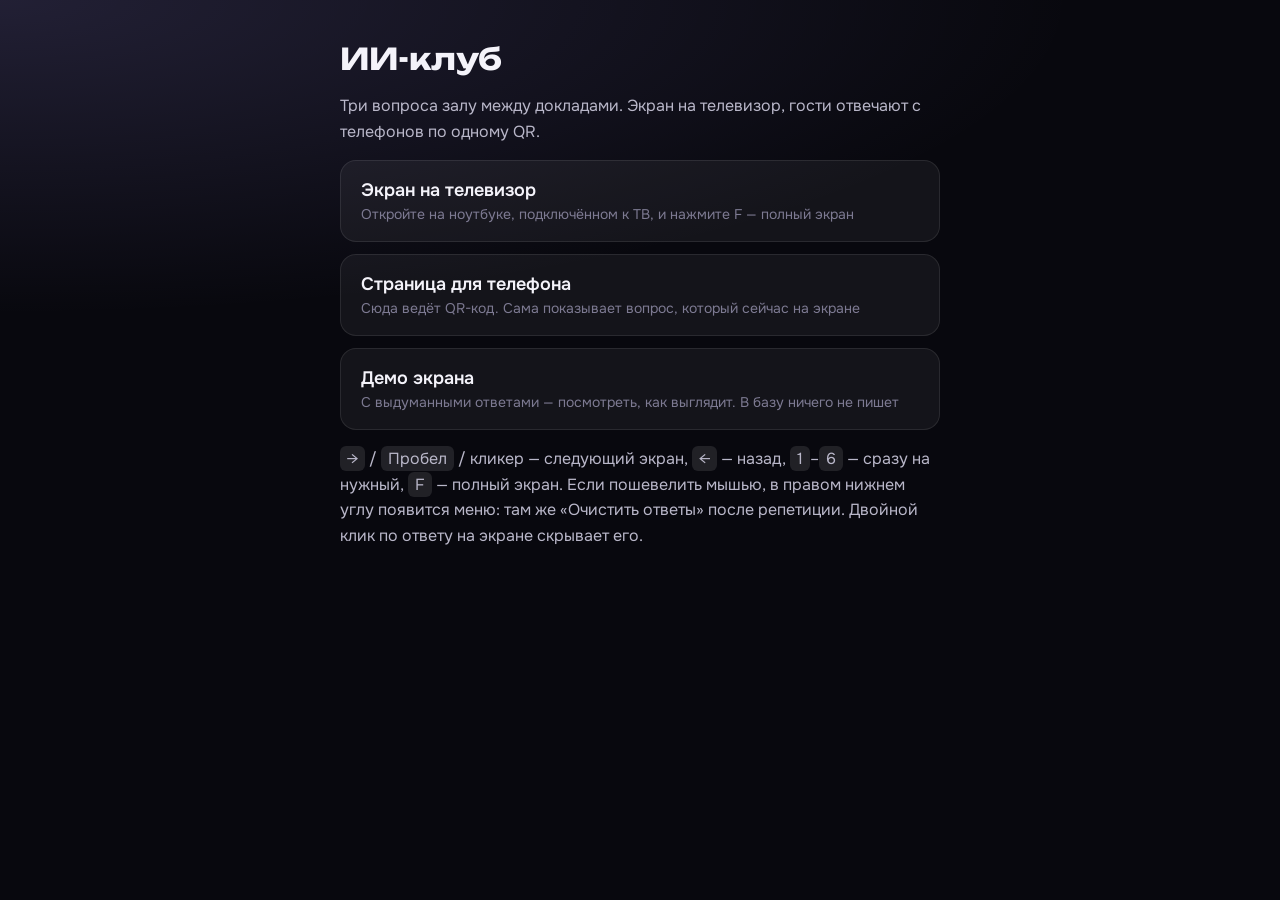
==== ai-club/index.html @ 85acd483 "AI club: live audience questions between talks Six screens for the TV (question / talk x3). Guests s" ====
<!doctype html>
<html lang="ru">
<head>
<meta charset="utf-8">
<meta name="viewport" content="width=device-width, initial-scale=1">
<title>ИИ-клуб — вопросы залу</title>
<link rel="stylesheet" href="./style.css">
</head>
<body class="phone">
<div class="home">
  <h1>ИИ-клуб</h1>
  <p>Три вопроса залу между докладами. Экран на телевизор, гости отвечают с телефонов по одному QR.</p>
  <a class="big" href="./screen.html">Экран на телевизор<span>Откройте на ноутбуке, подключённом к ТВ, и нажмите F — полный экран</span></a>
  <a class="big" href="./answer.html">Страница для телефона<span>Сюда ведёт QR-код. Сама показывает вопрос, который сейчас на экране</span></a>
  <a class="big" href="./screen.html?demo">Демо экрана<span>С выдуманными ответами — посмотреть, как выглядит. В базу ничего не пишет</span></a>
  <p>
    <kbd>→</kbd> / <kbd>Пробел</kbd> / кликер — следующий экран, <kbd>←</kbd> — назад, <kbd>1</kbd>–<kbd>6</kbd> — сразу на нужный,
    <kbd>F</kbd> — полный экран. Если пошевелить мышью, в правом нижнем углу появится меню:
    там же «Очистить ответы» после репетиции. Двойной клик по ответу на экране скрывает его.
  </p>
</div>
</body>
</html>
---- ai-club/style.css ----
@import url('https://fonts.googleapis.com/css2?family=Onest:wght@400;500;600;700&family=Unbounded:wght@500;700;800&display=swap');

:root {
  --bg: #08080E;
  --panel: rgba(255, 255, 255, .045);
  --line: rgba(255, 255, 255, .09);
  --text: #F4F3FA;
  --text-2: #B9B7C9;
  --dim: #7D7A92;
  --violet: #A99BFF;
  --mint: #5EE0C9;
  --pink: #FF8FC2;
  --danger: #FF6B6B;
  --display: 'Unbounded', 'Onest', system-ui, sans-serif;
}

* { box-sizing: border-box; }

html, body { margin: 0; }

body {
  background: var(--bg);
  color: var(--text);
  font-family: 'Onest', system-ui, -apple-system, sans-serif;
  -webkit-font-smoothing: antialiased;
}

button { font-family: inherit; cursor: pointer; }
.grow { flex: 1; }
[hidden] { display: none !important; }

.offline {
  position: fixed; top: 0; left: 0; right: 0; z-index: 20;
  background: var(--danger); color: #fff; text-align: center;
  padding: 8px 12px; font-weight: 600; font-size: 14px;
}

.loading { padding: 40px; color: var(--dim); text-align: center; }
.fatal { padding: 10vh 10vw; font-size: 3vh; color: var(--text-2); }

.s-dot {
  display: inline-block; width: .6em; height: .6em; border-radius: 50%;
  background: linear-gradient(135deg, var(--violet), var(--mint));
  box-shadow: 0 0 .9em rgba(169, 155, 255, .7);
}

/* ============================ ЭКРАН ============================ */

body.screen {
  overflow: hidden;
  background:
    radial-gradient(60vw 60vh at 8% 0%, rgba(169, 155, 255, .13), transparent 70%),
    radial-gradient(50vw 60vh at 100% 100%, rgba(94, 224, 201, .09), transparent 70%),
    var(--bg);
}
body.screen:not(.awake) { cursor: none; }

.s-root {
  font-size: min(1.15vw, 2.05vh);
  width: 100vw; height: 100vh;
  padding: 2.4rem 3.2rem 1.8rem;
  display: flex; flex-direction: column; gap: 2rem;
}

.s-head { display: flex; align-items: center; gap: 1.2rem; flex-shrink: 0; }
.s-logo { font-family: var(--display); font-weight: 800; font-size: 1.5rem; letter-spacing: .04em; display: flex; align-items: center; gap: .7rem; }
.s-date { color: var(--dim); font-size: 1.15rem; padding-left: 1.2rem; border-left: 1px solid var(--line); }
.s-ctx { font-family: var(--display); font-weight: 500; font-size: 1.05rem; letter-spacing: .14em; color: var(--text-2); }

.s-foot { flex-shrink: 0; display: flex; justify-content: center; }
.s-progress { display: flex; gap: .6rem; align-items: center; }
.s-progress i { display: block; height: .45rem; border-radius: 1rem; background: rgba(255, 255, 255, .12); transition: all .4s; }
.s-progress i.q { width: 2.4rem; }
.s-progress i.talk { width: 1.2rem; }
.s-progress i.done { background: rgba(169, 155, 255, .45); }
.s-progress i.on { background: linear-gradient(90deg, var(--violet), var(--mint)); width: 4rem; }

/* ----- вопрос ----- */

.q-main { flex: 1; min-height: 0; display: grid; grid-template-columns: 1fr 27rem; gap: 3.2rem; }
.q-left { min-width: 0; min-height: 0; display: flex; flex-direction: column; gap: 2rem; }
.q-title {
  margin: 0; font-family: var(--display); font-weight: 700;
  font-size: 2.9rem; line-height: 1.18; letter-spacing: -.01em;
  text-wrap: balance;
}
.q-stage {
  flex: 1; min-height: 0; position: relative; overflow: hidden;
  border-radius: 1.6rem; background: var(--panel); border: 1px solid var(--line);
  padding: 2rem 2.2rem;
}
.q-inner { width: 100%; }

.q-right {
  display: flex; flex-direction: column; align-items: stretch; gap: 1.3rem;
  min-height: 0;
}
.q-qr {
  background: #fff; border-radius: 1.6rem; padding: 1.1rem;
  box-shadow: 0 0 0 1px rgba(255, 255, 255, .2), 0 1.5rem 4rem rgba(169, 155, 255, .25);
  aspect-ratio: 1; width: min(100%, calc(100vh - 27rem)); align-self: center; flex-shrink: 0;
}
.q-qr svg { display: block; width: 100%; height: 100%; }
.q-qr-fallback { color: #111; font-size: 1.3rem; word-break: break-all; padding: 1rem; }
.q-scan { text-align: center; }
.q-scan-t { font-family: var(--display); font-weight: 700; font-size: 1.7rem; }
.q-scan-s { color: var(--text-2); font-size: 1.35rem; margin-top: .25rem; }
.q-url { text-align: center; color: var(--dim); font-size: 1rem; word-break: break-all; }
.q-count {
  margin-top: auto; text-align: center;
  border-radius: 1.6rem; padding: 1.4rem 1rem 1.2rem;
  background: linear-gradient(135deg, rgba(169, 155, 255, .16), rgba(94, 224, 201, .1));
  border: 1px solid rgba(169, 155, 255, .25);
}
.q-count-n { font-family: var(--display); font-weight: 800; font-size: 5.2rem; line-height: 1; font-variant-numeric: tabular-nums; }
.q-count-n.bump { animation: bump .5s ease; }
.q-count-l { color: var(--text-2); font-size: 1.3rem; margin-top: .5rem; }

@keyframes bump { 0% { transform: scale(1); } 40% { transform: scale(1.18); color: var(--mint); } 100% { transform: scale(1); } }

/* пусто */
.q-inner.empty { height: 100%; display: flex; align-items: center; justify-content: center; }
.q-empty { color: var(--dim); font-size: 2rem; display: flex; flex-direction: column; align-items: center; gap: 1.4rem; }
.q-dots { display: flex; gap: .7rem; }
.q-dots i { width: 1rem; height: 1rem; border-radius: 50%; background: var(--violet); animation: dot 1.4s infinite ease-in-out; }
.q-dots i:nth-child(2) { animation-delay: .2s; background: var(--pink); }
.q-dots i:nth-child(3) { animation-delay: .4s; background: var(--mint); }
@keyframes dot { 0%, 80%, 100% { opacity: .2; transform: translateY(0); } 40% { opacity: 1; transform: translateY(-.6rem); } }

/* облако */
.q-inner.cloud {
  min-height: 100%;
  display: flex; flex-wrap: wrap; align-content: center; align-items: center; justify-content: center;
  gap: .25em .7em; line-height: 1.15;
}
.q-inner.cloud.measuring { min-height: 0; align-content: flex-start; justify-content: flex-start; }
.q-inner.measuring * { animation: none !important; transition: none !important; }
.cloud .w { display: inline-block; white-space: nowrap; cursor: default; }
.cloud .w sup { font-size: .42em; margin-left: .15em; opacity: .65; font-weight: 600; vertical-align: super; }
.cloud .w.new, .cards .card.new { animation: pop .7s cubic-bezier(.2, 1.4, .4, 1); }
@keyframes pop {
  0% { opacity: 0; transform: scale(.4); filter: blur(6px); }
  60% { opacity: 1; filter: blur(0); }
  100% { transform: scale(1); }
}

/* карточки идей */
.q-inner.cards { column-count: 3; column-gap: .8em; }
.cards .card {
  break-inside: avoid; margin: 0 0 .8em; padding: .7em .9em .75em;
  border-radius: .7em; background: rgba(255, 255, 255, .055);
  border-left: .22em solid var(--c, var(--violet));
  line-height: 1.3; font-weight: 500; cursor: default;
}

/* проценты */
.q-inner.percent { height: 100%; }
.p-wrap { height: 100%; display: grid; grid-template-columns: auto 1fr; gap: 3.4rem; align-items: center; }
.p-gauge { position: relative; height: 100%; max-height: 30rem; aspect-ratio: 1; }
.p-ring { width: 100%; height: 100%; display: block; }
.p-ring .arc { transition: stroke-dasharray .8s cubic-bezier(.3, .8, .3, 1); }
.p-center { position: absolute; inset: 0; display: flex; flex-direction: column; align-items: center; justify-content: center; text-align: center; }
.p-avg { font-family: var(--display); font-weight: 800; font-size: 7.5rem; line-height: 1; font-variant-numeric: tabular-nums; }
.p-avg-sub { color: var(--text-2); font-size: 1.35rem; margin-top: .8rem; max-width: 12em; }
.p-dist { height: 100%; max-height: 30rem; display: flex; flex-direction: column; gap: 1.2rem; min-width: 0; }
.p-dist-t { color: var(--text-2); font-size: 1.2rem; }
.p-bars { flex: 1; display: flex; gap: .7rem; align-items: stretch; }
.p-col { flex: 1; display: flex; flex-direction: column; gap: .6rem; align-items: center; min-width: 0; }
.p-col > span { color: var(--dim); font-size: .95rem; white-space: nowrap; }
.p-track { flex: 1; width: 100%; position: relative; display: flex; flex-direction: column; justify-content: flex-end; align-items: center; }
.p-track i { display: block; width: 100%; border-radius: .5rem .5rem .2rem .2rem; background: linear-gradient(180deg, var(--violet), rgba(94, 224, 201, .55)); transition: height .7s cubic-bezier(.3, .8, .3, 1); min-height: 2px; }
.p-track b { font-family: var(--display); font-size: 1.3rem; margin-bottom: .4rem; }

/* ----- доклад ----- */

.t-main { flex: 1; min-height: 0; display: flex; align-items: center; gap: 5rem; padding: 0 2rem; }
.t-num {
  font-family: var(--display); font-weight: 800; font-size: 22rem; line-height: .8; letter-spacing: -.05em;
  background: linear-gradient(160deg, var(--violet), var(--mint)); -webkit-background-clip: text; background-clip: text; color: transparent;
  opacity: .9; flex-shrink: 0;
}
.t-body { min-width: 0; display: flex; flex-direction: column; gap: 2rem; }
.t-topic { font-family: var(--display); font-weight: 500; font-size: 1.4rem; letter-spacing: .14em; text-transform: uppercase; color: var(--mint); }
.t-title { margin: 0; font-family: var(--display); font-weight: 700; font-size: 4.6rem; line-height: 1.1; letter-spacing: -.015em; text-wrap: balance; }
.t-speaker { display: flex; align-items: center; gap: 1.4rem; margin-top: 1rem; }
.t-ava {
  width: 5.2rem; height: 5.2rem; border-radius: 50%; flex-shrink: 0;
  display: flex; align-items: center; justify-content: center;
  font-family: var(--display); font-weight: 700; font-size: 1.8rem; color: #0B0B12;
  background: linear-gradient(135deg, var(--violet), var(--mint));
}
.t-name { font-size: 2.3rem; font-weight: 600; }
.t-role { color: var(--text-2); font-size: 1.5rem; margin-top: .3rem; }

/* ----- меню ведущего ----- */

.menu {
  position: fixed; right: 16px; bottom: 16px; z-index: 10;
  display: flex; align-items: center; gap: 6px;
  background: rgba(20, 20, 30, .92); border: 1px solid var(--line); border-radius: 14px; padding: 6px;
  opacity: 0; pointer-events: none; transition: opacity .3s;
}
body.awake .menu { opacity: 1; pointer-events: auto; }
.m-btn { background: rgba(255, 255, 255, .07); color: var(--text); border: 0; border-radius: 9px; padding: 8px 12px; font-size: 14px; }
.m-btn:hover { background: rgba(255, 255, 255, .14); }
.m-btn.danger { color: var(--danger); }
.m-pos { color: var(--text-2); font-size: 14px; padding: 0 6px; font-variant-numeric: tabular-nums; }
.m-sep { width: 1px; height: 22px; background: var(--line); margin: 0 4px; }
body.demo::after {
  content: 'ДЕМО — ответы выдуманные, база не трогается'; position: fixed; left: 50%; top: 10px; transform: translateX(-50%);
  font-size: 12px; color: #000; background: #FFD166; border-radius: 99px; padding: 4px 12px; z-index: 30;
}

/* ============================ ТЕЛЕФОН ============================ */

body.phone {
  min-height: 100vh;
  background:
    radial-gradient(120% 50% at 0% 0%, rgba(169, 155, 255, .16), transparent 70%),
    var(--bg);
}
.p-root { max-width: 520px; margin: 0 auto; padding: 18px 16px calc(32px + env(safe-area-inset-bottom)); }
.ph-top { display: flex; align-items: center; gap: 10px; font-size: 15px; margin-bottom: 18px; }
.ph-brand { font-family: var(--display); font-weight: 800; letter-spacing: .05em; }
.ph-date { color: var(--dim); }

.ph-card {
  background: rgba(255, 255, 255, .05); border: 1px solid var(--line);
  border-radius: 22px; padding: 22px 18px 20px;
  display: flex; flex-direction: column; gap: 14px;
  animation: rise .4s ease;
}
@keyframes rise { from { opacity: 0; transform: translateY(12px); } to { opacity: 1; transform: none; } }
.ph-label { font-family: var(--display); font-size: 12px; letter-spacing: .16em; text-transform: uppercase; color: var(--mint); }
.ph-q { margin: 0; font-family: var(--display); font-weight: 700; font-size: 23px; line-height: 1.25; }
.ph-hint { color: var(--text-2); font-size: 15px; line-height: 1.45; }

.ph-field { position: relative; }
.ph-input {
  width: 100%; resize: none; display: block;
  background: rgba(0, 0, 0, .35); color: var(--text);
  border: 1.5px solid rgba(255, 255, 255, .14); border-radius: 14px;
  padding: 14px 14px 26px; font: inherit; font-size: 18px; line-height: 1.35;
  outline: none; transition: border-color .2s;
}
.ph-input:focus { border-color: var(--violet); }
.ph-counter { position: absolute; right: 12px; bottom: 8px; font-size: 12px; color: var(--dim); }

.ph-btn {
  border: 0; border-radius: 14px; padding: 16px; font-size: 18px; font-weight: 700; color: #0B0B12;
  background: linear-gradient(135deg, var(--violet), var(--mint));
  transition: opacity .2s, transform .1s;
}
.ph-btn:active { transform: scale(.98); }
.ph-btn:disabled { opacity: .35; cursor: default; }

.ph-status { font-size: 15px; line-height: 1.4; color: var(--text-2); min-height: 1px; }
.ph-status.ok { color: var(--mint); }
.ph-status.err { color: var(--danger); }

.ph-mine { margin-top: 16px; display: flex; flex-direction: column; gap: 8px; }
.ph-mine-t { color: var(--dim); font-size: 13px; text-transform: uppercase; letter-spacing: .1em; }
.ph-mine-i { background: rgba(255, 255, 255, .04); border-radius: 12px; padding: 10px 12px; font-size: 15px; color: var(--text-2); border-left: 3px solid var(--violet); }

.ph-wait { text-align: left; }
.ph-talk { margin: 0; font-family: var(--display); font-weight: 700; font-size: 24px; line-height: 1.25; }
.ph-speaker { font-size: 17px; color: var(--text-2); }
.ph-note { margin-top: 6px; padding-top: 14px; border-top: 1px solid var(--line); color: var(--dim); font-size: 15px; line-height: 1.45; }

.ph-pct {
  text-align: center; font-family: var(--display); font-weight: 800; font-size: 64px; line-height: 1.1;
  background: linear-gradient(135deg, var(--violet), var(--mint)); -webkit-background-clip: text; background-clip: text; color: transparent;
  font-variant-numeric: tabular-nums;
}
.ph-range {
  -webkit-appearance: none; appearance: none; width: 100%; height: 12px; border-radius: 99px; outline: none; margin: 8px 0;
  background: linear-gradient(90deg, var(--violet), var(--mint) var(--v, 30%), rgba(255, 255, 255, .12) var(--v, 30%));
}
.ph-range::-webkit-slider-thumb { -webkit-appearance: none; width: 34px; height: 34px; border-radius: 50%; background: #fff; box-shadow: 0 2px 10px rgba(0, 0, 0, .5); }
.ph-range::-moz-range-thumb { width: 34px; height: 34px; border: 0; border-radius: 50%; background: #fff; }
.ph-chips { display: grid; grid-template-columns: repeat(6, 1fr); gap: 6px; }
.ph-chip { background: rgba(255, 255, 255, .07); color: var(--text); border: 0; border-radius: 10px; padding: 10px 0; font-size: 14px; font-weight: 600; }
.ph-chip:active { background: rgba(169, 155, 255, .3); }

/* ============================ ГЛАВНАЯ ============================ */

.home { max-width: 640px; margin: 0 auto; padding: 40px 20px; }
.home h1 { font-family: var(--display); font-size: 30px; margin: 0 0 6px; }
.home p { color: var(--text-2); line-height: 1.6; }
.home a.big {
  display: block; margin: 12px 0; padding: 18px 20px; border-radius: 16px; text-decoration: none; color: var(--text);
  background: rgba(255, 255, 255, .05); border: 1px solid var(--line); font-size: 18px; font-weight: 600;
}
.home a.big span { display: block; color: var(--dim); font-size: 14px; font-weight: 400; margin-top: 4px; }
.home kbd { background: rgba(255, 255, 255, .1); border-radius: 6px; padding: 2px 7px; font-family: inherit; }
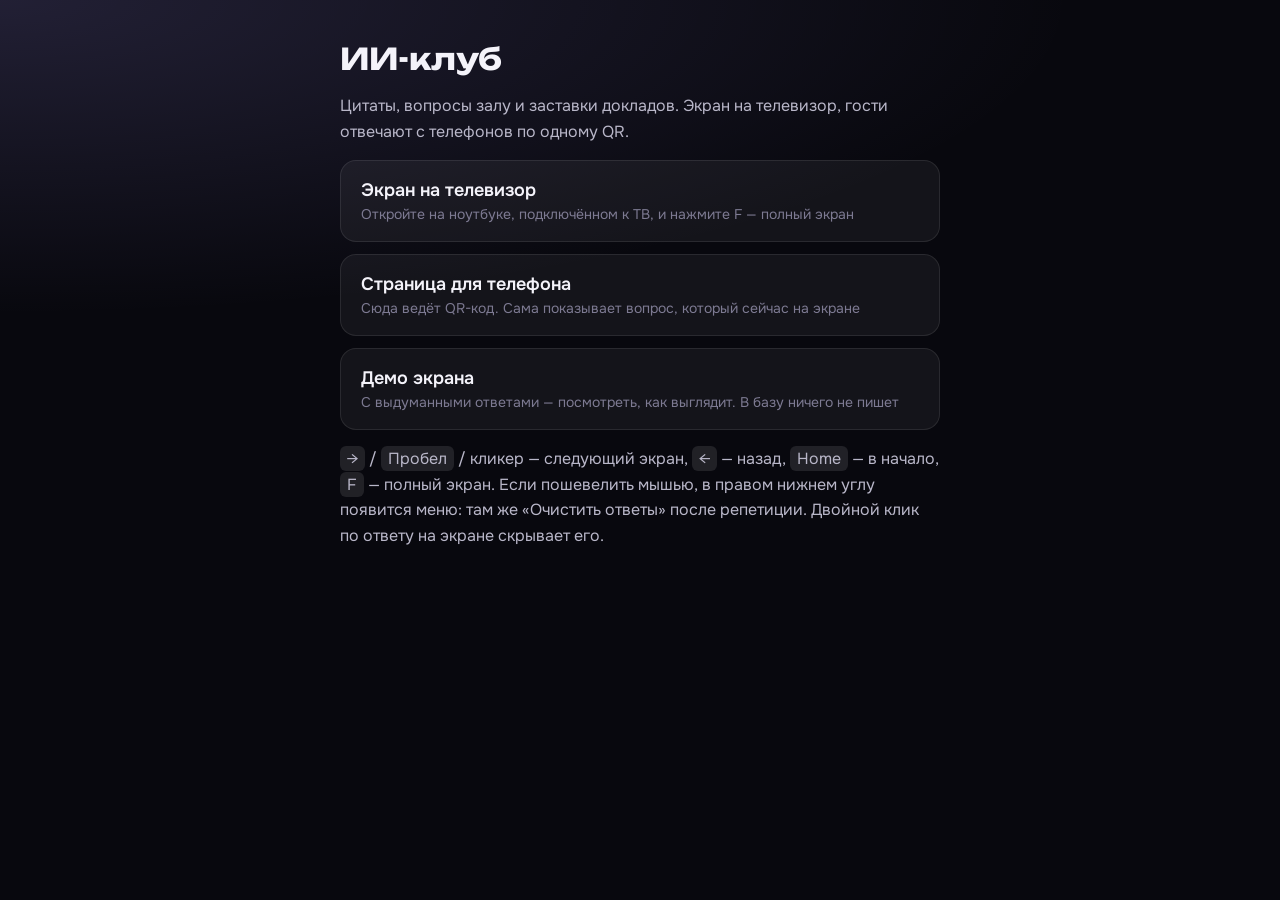
==== commit 118165e6: "AI club: opening quotes and three warm-up questions Picasso quote first, then name (cloud, one per p" ====
--- a/ai-club/index.html
+++ b/ai-club/index.html
@@ -9,12 +9,12 @@
 <body class="phone">
 <div class="home">
   <h1>ИИ-клуб</h1>
-  <p>Три вопроса залу между докладами. Экран на телевизор, гости отвечают с телефонов по одному QR.</p>
+  <p>Цитаты, вопросы залу и заставки докладов. Экран на телевизор, гости отвечают с телефонов по одному QR.</p>
   <a class="big" href="./screen.html">Экран на телевизор<span>Откройте на ноутбуке, подключённом к ТВ, и нажмите F — полный экран</span></a>
   <a class="big" href="./answer.html">Страница для телефона<span>Сюда ведёт QR-код. Сама показывает вопрос, который сейчас на экране</span></a>
   <a class="big" href="./screen.html?demo">Демо экрана<span>С выдуманными ответами — посмотреть, как выглядит. В базу ничего не пишет</span></a>
   <p>
-    <kbd>→</kbd> / <kbd>Пробел</kbd> / кликер — следующий экран, <kbd>←</kbd> — назад, <kbd>1</kbd>–<kbd>6</kbd> — сразу на нужный,
+    <kbd>→</kbd> / <kbd>Пробел</kbd> / кликер — следующий экран, <kbd>←</kbd> — назад, <kbd>Home</kbd> — в начало,
     <kbd>F</kbd> — полный экран. Если пошевелить мышью, в правом нижнем углу появится меню:
     там же «Очистить ответы» после репетиции. Двойной клик по ответу на экране скрывает его.
   </p>
--- a/ai-club/style.css
+++ b/ai-club/style.css
@@ -1,4 +1,4 @@
-@import url('https://fonts.googleapis.com/css2?family=Onest:wght@400;500;600;700&family=Unbounded:wght@500;700;800&display=swap');
+@import url('https://fonts.googleapis.com/css2?family=Onest:wght@400;500;600;700&family=Unbounded:wght@500;700;800&family=Playfair+Display:ital,wght@1,500;1,600&display=swap');
 
 :root {
   --bg: #08080E;
@@ -105,7 +105,6 @@
 .q-scan { text-align: center; }
 .q-scan-t { font-family: var(--display); font-weight: 700; font-size: 1.7rem; }
 .q-scan-s { color: var(--text-2); font-size: 1.35rem; margin-top: .25rem; }
-.q-url { text-align: center; color: var(--dim); font-size: 1rem; word-break: break-all; }
 .q-count {
   margin-top: auto; text-align: center;
   border-radius: 1.6rem; padding: 1.4rem 1rem 1.2rem;
@@ -171,6 +170,59 @@
 .p-track i { display: block; width: 100%; border-radius: .5rem .5rem .2rem .2rem; background: linear-gradient(180deg, var(--violet), rgba(94, 224, 201, .55)); transition: height .7s cubic-bezier(.3, .8, .3, 1); min-height: 2px; }
 .p-track b { font-family: var(--display); font-size: 1.3rem; margin-bottom: .4rem; }
 
+/* выбор */
+.q-inner.choice { height: 100%; display: flex; flex-direction: column; justify-content: space-evenly; }
+.c-row { display: grid; grid-template-columns: 19rem 1fr 7.5rem; gap: 1.4rem; align-items: center; font-size: 1.6rem; transition: opacity .4s; }
+.c-label { color: var(--text-2); font-weight: 500; line-height: 1.15; }
+.c-track { height: 2.4rem; border-radius: .6rem; background: rgba(255, 255, 255, .05); overflow: hidden; }
+.c-track i { display: block; height: 100%; width: 0; border-radius: .6rem; background: var(--c); opacity: .75; transition: width .8s cubic-bezier(.3, .8, .3, 1), opacity .4s; }
+.c-num { display: flex; align-items: baseline; gap: .5rem; }
+.c-num b { font-family: var(--display); font-size: 1.9rem; font-variant-numeric: tabular-nums; }
+.c-pct { color: var(--dim); font-size: 1.15rem; }
+.c-row.lead .c-label { color: var(--text); font-weight: 700; }
+.c-row.lead .c-track i { opacity: 1; box-shadow: 0 0 1.4rem var(--c); }
+.c-row.zero { opacity: .5; }
+
+/* шкала */
+.q-inner.scale { height: 100%; display: flex; flex-direction: column; }
+.sc-cols {
+  flex: 1; min-height: 0; display: grid;
+  grid-template-rows: 1fr auto auto; grid-auto-flow: column; grid-auto-columns: minmax(0, 1fr);
+  column-gap: 1.6rem; row-gap: .9rem; justify-items: center;
+}
+.sc-col { display: contents; }
+.sc-bar { min-height: 0; width: 100%; height: 100%; display: flex; flex-direction: column; justify-content: flex-end; align-items: center; }
+.sc-bar b { font-family: var(--display); font-size: 2rem; margin-bottom: .5rem; }
+.sc-bar i { display: block; width: 100%; min-height: 3px; border-radius: .8rem .8rem .25rem .25rem; background: linear-gradient(180deg, var(--violet), var(--mint)); transition: height .8s cubic-bezier(.3, .8, .3, 1); }
+.sc-step {
+  width: 2.8rem; height: 2.8rem; border-radius: 50%; flex-shrink: 0;
+  display: flex; align-items: center; justify-content: center;
+  font-family: var(--display); font-weight: 700; font-size: 1.25rem;
+  background: rgba(255, 255, 255, .08); border: 1px solid var(--line);
+}
+.sc-label { align-self: start; text-align: center; font-size: 1.25rem; line-height: 1.2; color: var(--text-2); text-wrap: balance; hyphens: manual; }
+.sc-axis { position: relative; height: 4.2rem; margin-top: 1.2rem; flex-shrink: 0; }
+.sc-line { position: absolute; left: 0; right: 0; top: 1rem; height: .4rem; border-radius: 1rem; background: linear-gradient(90deg, rgba(169, 155, 255, .35), rgba(94, 224, 201, .9)); }
+.sc-pin { position: absolute; top: 0; transform: translateX(-50%); display: flex; flex-direction: column; align-items: center; gap: .55rem; transition: left .9s cubic-bezier(.3, .8, .3, 1); }
+.sc-pin::before { content: ''; width: 2.4rem; height: 2.4rem; border-radius: 50%; background: #fff; box-shadow: 0 0 0 .4rem rgba(94, 224, 201, .35), 0 0 1.6rem rgba(94, 224, 201, .8); }
+.sc-pin span { font-size: 1.1rem; color: var(--mint); white-space: nowrap; letter-spacing: .04em; }
+
+/* ----- цитата ----- */
+
+.z-main { flex: 1; min-height: 0; display: flex; flex-direction: column; justify-content: center; padding: 0 9rem; position: relative; }
+.z-mark {
+  font-family: 'Playfair Display', Georgia, serif; font-style: italic; font-size: 16rem; line-height: .6; height: 7rem;
+  background: linear-gradient(160deg, var(--violet), var(--mint)); -webkit-background-clip: text; background-clip: text; color: transparent;
+}
+.z-text {
+  margin: 0; max-width: 72rem;
+  font-family: 'Playfair Display', Georgia, serif; font-style: italic; font-weight: 500;
+  font-size: 5.4rem; line-height: 1.2; text-wrap: balance;
+}
+.z-text.long { font-size: 4.4rem; }
+.z-author { margin-top: 3rem; display: flex; align-items: center; gap: 1.2rem; font-size: 2.1rem; color: var(--text-2); font-weight: 500; }
+.z-dash { width: 3rem; height: .2rem; background: var(--mint); border-radius: 1rem; }
+
 /* ----- доклад ----- */
 
 .t-main { flex: 1; min-height: 0; display: flex; align-items: center; gap: 5rem; padding: 0 2rem; }
@@ -182,6 +234,7 @@
 .t-body { min-width: 0; display: flex; flex-direction: column; gap: 2rem; }
 .t-topic { font-family: var(--display); font-weight: 500; font-size: 1.4rem; letter-spacing: .14em; text-transform: uppercase; color: var(--mint); }
 .t-title { margin: 0; font-family: var(--display); font-weight: 700; font-size: 4.6rem; line-height: 1.1; letter-spacing: -.015em; text-wrap: balance; }
+.t-title.long { font-size: 3.7rem; }
 .t-speaker { display: flex; align-items: center; gap: 1.4rem; margin-top: 1rem; }
 .t-ava {
   width: 5.2rem; height: 5.2rem; border-radius: 50%; flex-shrink: 0;
@@ -282,6 +335,23 @@
 .ph-chip { background: rgba(255, 255, 255, .07); color: var(--text); border: 0; border-radius: 10px; padding: 10px 0; font-size: 14px; font-weight: 600; }
 .ph-chip:active { background: rgba(169, 155, 255, .3); }
 
+/* варианты на телефоне */
+.ph-opts { display: flex; flex-direction: column; gap: 8px; }
+.ph-opt {
+  display: flex; align-items: center; gap: 12px; text-align: left;
+  background: rgba(255, 255, 255, .06); color: var(--text); border: 1.5px solid transparent;
+  border-radius: 14px; padding: 15px 16px; font-size: 17px; font-weight: 500;
+  transition: background .2s, border-color .2s;
+}
+.ph-opt:disabled { cursor: default; }
+.ph-opt.on { background: rgba(169, 155, 255, .18); border-color: var(--violet); font-weight: 700; }
+.ph-opt.on::after { content: '✓'; margin-left: auto; color: var(--mint); font-weight: 700; }
+.ph-opt-n {
+  width: 30px; height: 30px; border-radius: 50%; flex-shrink: 0; display: flex; align-items: center; justify-content: center;
+  font-family: var(--display); font-size: 13px; font-weight: 700; background: rgba(255, 255, 255, .1);
+}
+.ph-opt.on .ph-opt-n { background: linear-gradient(135deg, var(--violet), var(--mint)); color: #0B0B12; }
+
 /* ============================ ГЛАВНАЯ ============================ */
 
 .home { max-width: 640px; margin: 0 auto; padding: 40px 20px; }
